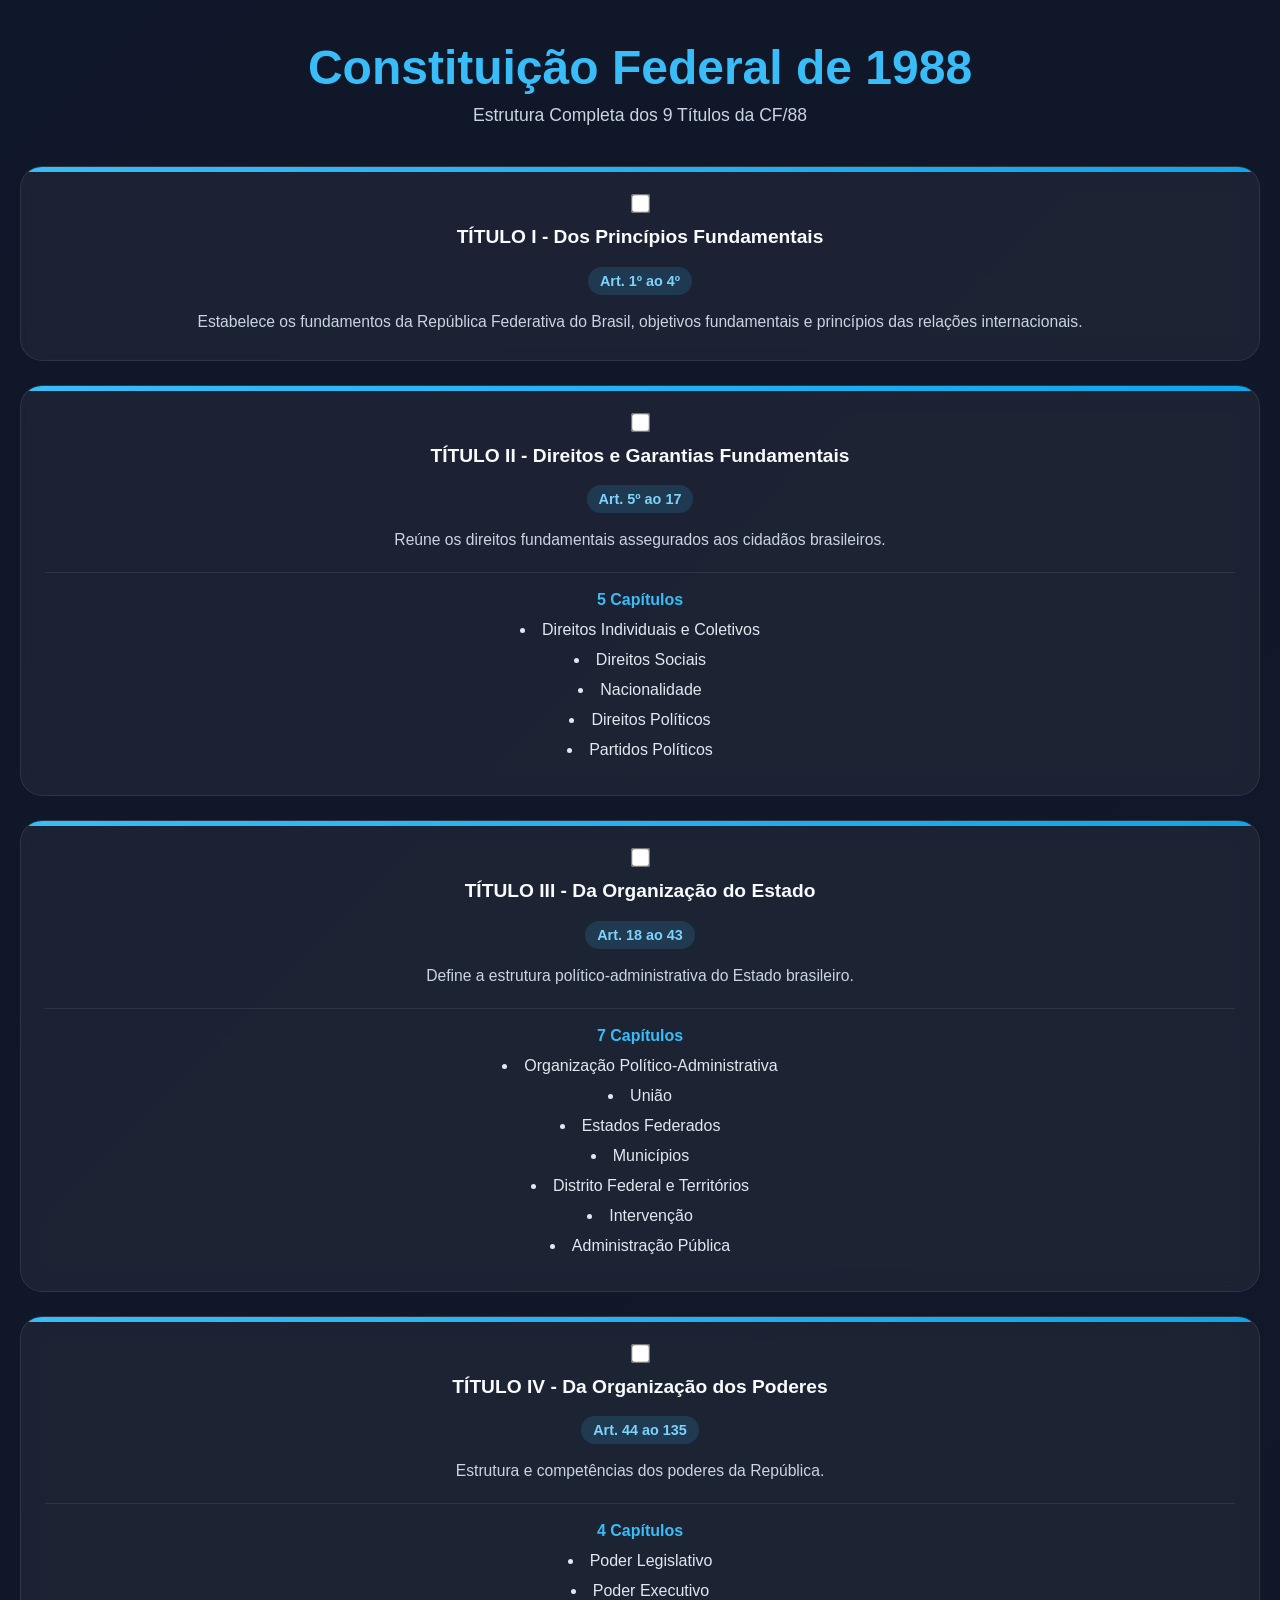
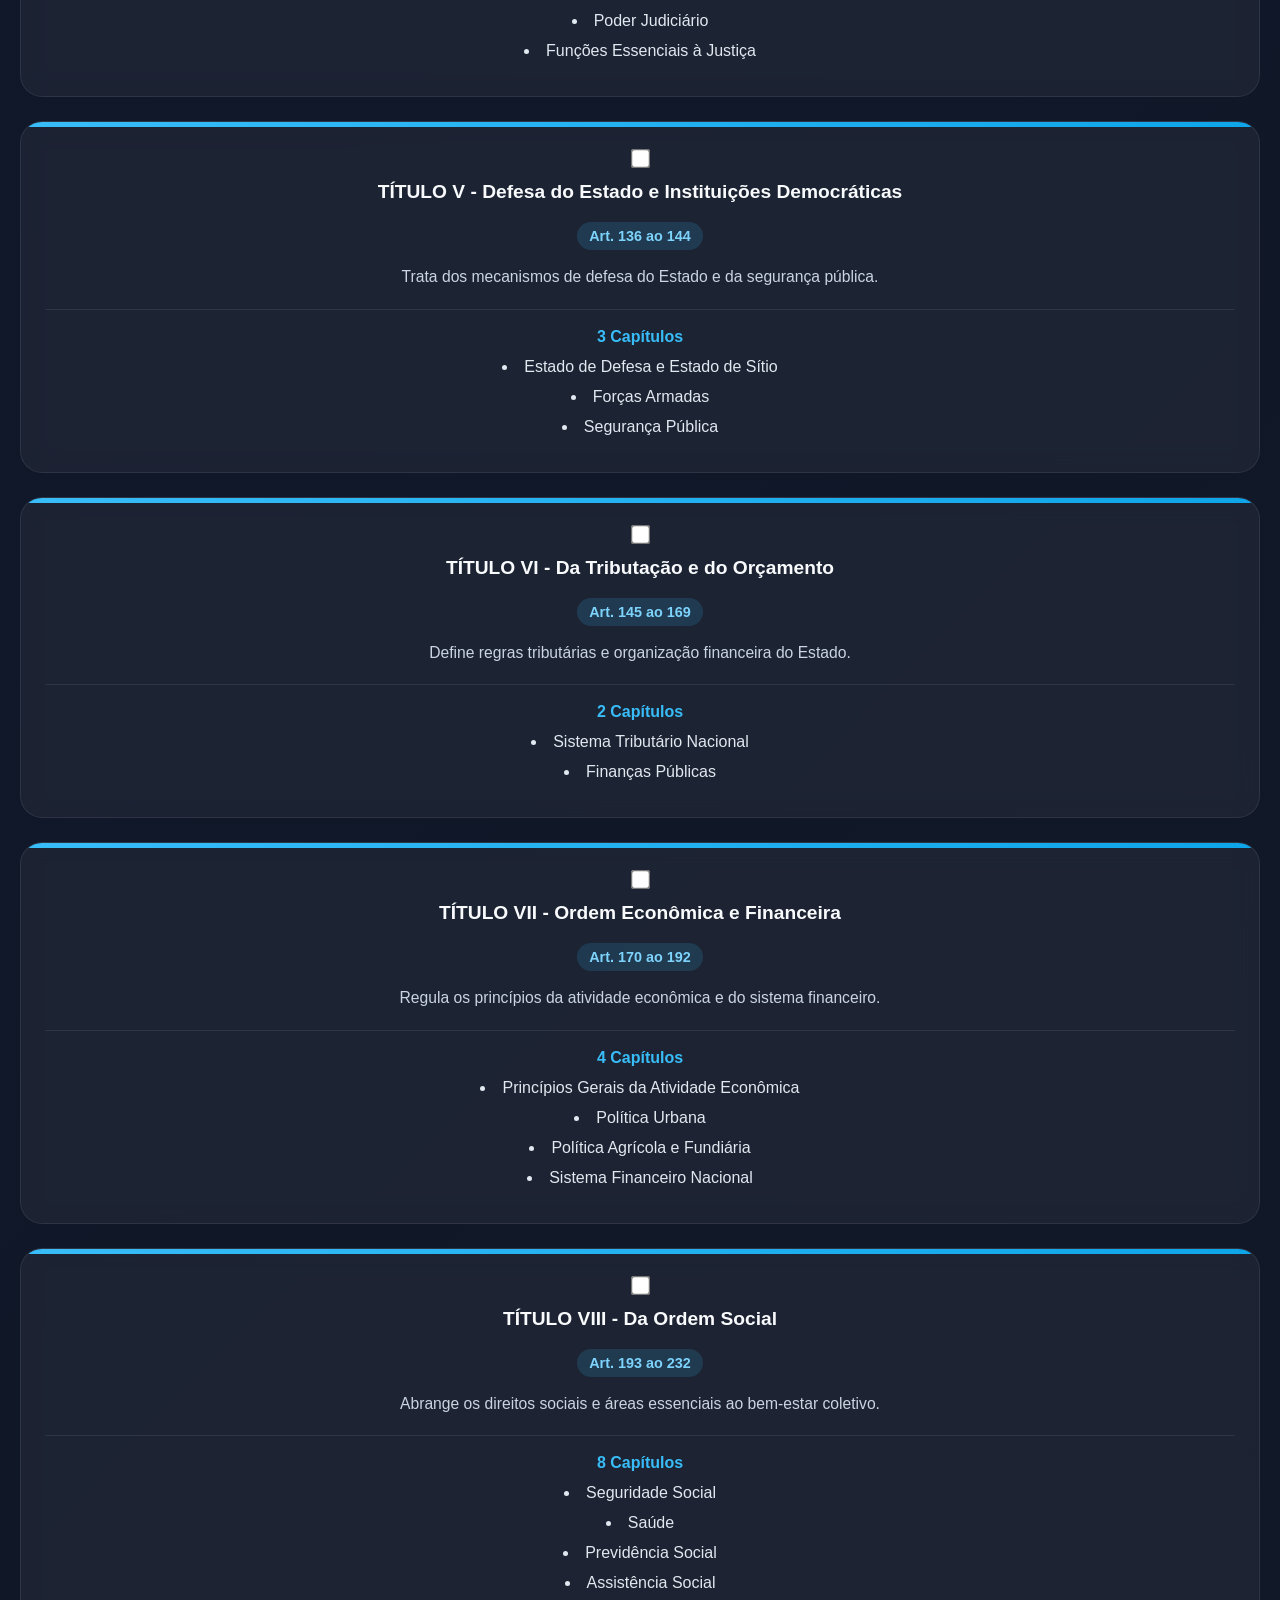
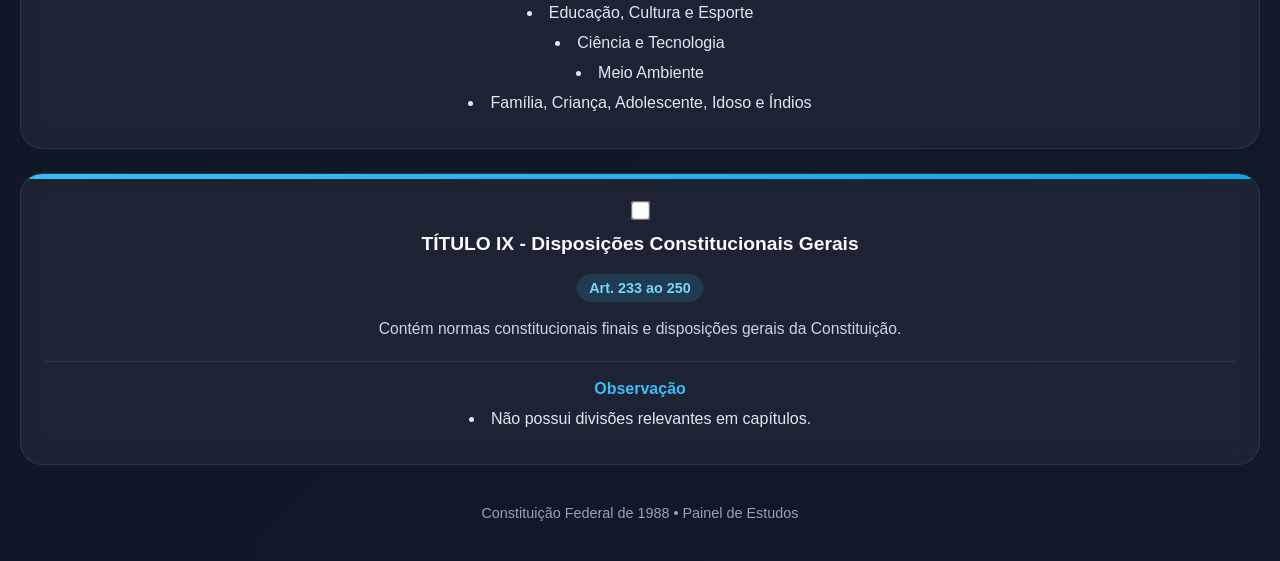
==== bizuradinha.html @ 0385b80a "Add files via upload" ====
<!DOCTYPE html>
<html lang="pt-BR">
<head>
  <meta charset="UTF-8" />
  <meta name="viewport" content="width=device-width, initial-scale=1.0"/>
  <title>CF/88 - Estrutura dos Títulos</title>

  <style>
    *{
      margin:0;
      padding:0;
      box-sizing:border-box;
      font-family: "Segoe UI", Tahoma, Geneva, Verdana, sans-serif;
    }

    body{
      background: linear-gradient(135deg, #0f172a, #111827);
      color: #f1f5f9;
      min-height: 100vh;
      padding: 40px 20px;
    }

    .container{
      max-width: 1400px;
      margin: auto;
    }

    .header{
      text-align: center;
      margin-bottom: 40px;
    }

    .header h1{
      font-size: 3rem;
      margin-bottom: 10px;
      color: #38bdf8;
    }

    .header p{
      color: #cbd5e1;
      font-size: 1.1rem;
    }

   .grid{
  display: flex;
  flex-direction: column;
  gap: 24px;
}

    .card{
      background: rgba(255,255,255,0.05);
      border: 1px solid rgba(255,255,255,0.08);
      border-radius: 22px;
      padding: 24px;
      backdrop-filter: blur(10px);
      transition: 0.3s ease;
      position: relative;
      overflow: hidden;
      text-align: center;
    }

    .card:hover{
      transform: translateY(-6px);
      border-color: #38bdf8;
      box-shadow: 0 10px 30px rgba(56,189,248,0.25);
    }

    .card::before{
      content: "";
      position: absolute;
      top: 0;
      left: 0;
      width: 100%;
      height: 5px;
      background: linear-gradient(90deg, #38bdf8, #0ea5e9);
    }

 .top{
  display: flex;
  flex-direction: column-reverse;
  align-items: center;
  gap: 14px;
  margin-bottom: 16px;
}
    .check{
      transform: scale(1.5);
      cursor: pointer;
      accent-color: #22c55e;
      margin-top: 6px;
    }

    h2{
      font-size: 1.2rem;
      line-height: 1.4;
      color: #f8fafc;
      flex: 1;
    }

    .articles{
      display: inline-block;
      margin-bottom: 14px;
      padding: 6px 12px;
      border-radius: 999px;
      background: rgba(56,189,248,0.15);
      color: #7dd3fc;
      font-size: 0.9rem;
      font-weight: 600;
    }

    .description{
      color: #cbd5e1;
      line-height: 1.7;
      font-size: 0.98rem;
    }

    .chapters{
      margin-top: 18px;
      padding-top: 18px;
      border-top: 1px solid rgba(255,255,255,0.08);
    }

    .chapters h3{
      margin-bottom: 12px;
      color: #38bdf8;
      font-size: 1rem;
    }

ul{
  list-style-position: inside;
  padding-left: 0;
  margin: 0;
}

  li{
  margin-bottom: 12px;
  color: #e2e8f0;
  text-align: center;
}

    .completed{
      opacity: 0.65;
      border-color: #22c55e !important;
    }

    .completed::before{
      background: linear-gradient(90deg, #22c55e, #16a34a);
    }

    .footer{
      margin-top: 40px;
      text-align: center;
      color: #94a3b8;
      font-size: 0.9rem;
    }

    @media(max-width: 768px){
      .header h1{
        font-size: 2.2rem;
      }
    }
  </style>
</head>

<body>

  <div class="container">

    <div class="header">
      <h1>Constituição Federal de 1988</h1>
      <p>Estrutura Completa dos 9 Títulos da CF/88</p>
    </div>

    <div class="grid">

      <!-- TITULO I -->
      <div class="card">
        <div class="top">
          <h2>TÍTULO I - Dos Princípios Fundamentais</h2>
          <input type="checkbox" class="check">
        </div>

        <span class="articles">Art. 1º ao 4º</span>

        <div class="description">
          Estabelece os fundamentos da República Federativa do Brasil, objetivos fundamentais e princípios das relações internacionais.
        </div>
      </div>

      <!-- TITULO II -->
      <div class="card">
        <div class="top">
          <h2>TÍTULO II - Direitos e Garantias Fundamentais</h2>
          <input type="checkbox" class="check">
        </div>

        <span class="articles">Art. 5º ao 17</span>

        <div class="description">
          Reúne os direitos fundamentais assegurados aos cidadãos brasileiros.
        </div>

        <div class="chapters">
          <h3>5 Capítulos</h3>
          <ul>
            <li>Direitos Individuais e Coletivos</li>
            <li>Direitos Sociais</li>
            <li>Nacionalidade</li>
            <li>Direitos Políticos</li>
            <li>Partidos Políticos</li>
          </ul>
        </div>
      </div>

      <!-- TITULO III -->
      <div class="card">
        <div class="top">
          <h2>TÍTULO III - Da Organização do Estado</h2>
          <input type="checkbox" class="check">
        </div>

        <span class="articles">Art. 18 ao 43</span>

        <div class="description">
          Define a estrutura político-administrativa do Estado brasileiro.
        </div>

        <div class="chapters">
          <h3>7 Capítulos</h3>
          <ul>
            <li>Organização Político-Administrativa</li>
            <li>União</li>
            <li>Estados Federados</li>
            <li>Municípios</li>
            <li>Distrito Federal e Territórios</li>
            <li>Intervenção</li>
            <li>Administração Pública</li>
          </ul>
        </div>
      </div>

      <!-- TITULO IV -->
      <div class="card">
        <div class="top">
          <h2>TÍTULO IV - Da Organização dos Poderes</h2>
          <input type="checkbox" class="check">
        </div>

        <span class="articles">Art. 44 ao 135</span>

        <div class="description">
          Estrutura e competências dos poderes da República.
        </div>

        <div class="chapters">
          <h3>4 Capítulos</h3>
          <ul>
            <li>Poder Legislativo</li>
            <li>Poder Executivo</li>
            <li>Poder Judiciário</li>
            <li>Funções Essenciais à Justiça</li>
          </ul>
        </div>
      </div>

      <!-- TITULO V -->
      <div class="card">
        <div class="top">
          <h2>TÍTULO V - Defesa do Estado e Instituições Democráticas</h2>
          <input type="checkbox" class="check">
        </div>

        <span class="articles">Art. 136 ao 144</span>

        <div class="description">
          Trata dos mecanismos de defesa do Estado e da segurança pública.
        </div>

        <div class="chapters">
          <h3>3 Capítulos</h3>
          <ul>
            <li>Estado de Defesa e Estado de Sítio</li>
            <li>Forças Armadas</li>
            <li>Segurança Pública</li>
          </ul>
        </div>
      </div>

      <!-- TITULO VI -->
      <div class="card">
        <div class="top">
          <h2>TÍTULO VI - Da Tributação e do Orçamento</h2>
          <input type="checkbox" class="check">
        </div>

        <span class="articles">Art. 145 ao 169</span>

        <div class="description">
          Define regras tributárias e organização financeira do Estado.
        </div>

        <div class="chapters">
          <h3>2 Capítulos</h3>
          <ul>
            <li>Sistema Tributário Nacional</li>
            <li>Finanças Públicas</li>
          </ul>
        </div>
      </div>

      <!-- TITULO VII -->
      <div class="card">
        <div class="top">
          <h2>TÍTULO VII - Ordem Econômica e Financeira</h2>
          <input type="checkbox" class="check">
        </div>

        <span class="articles">Art. 170 ao 192</span>

        <div class="description">
          Regula os princípios da atividade econômica e do sistema financeiro.
        </div>

        <div class="chapters">
          <h3>4 Capítulos</h3>
          <ul>
            <li>Princípios Gerais da Atividade Econômica</li>
            <li>Política Urbana</li>
            <li>Política Agrícola e Fundiária</li>
            <li>Sistema Financeiro Nacional</li>
          </ul>
        </div>
      </div>

      <!-- TITULO VIII -->
      <div class="card">
        <div class="top">
          <h2>TÍTULO VIII - Da Ordem Social</h2>
          <input type="checkbox" class="check">
        </div>

        <span class="articles">Art. 193 ao 232</span>

        <div class="description">
          Abrange os direitos sociais e áreas essenciais ao bem-estar coletivo.
        </div>

        <div class="chapters">
          <h3>8 Capítulos</h3>
          <ul>
            <li>Seguridade Social</li>
            <li>Saúde</li>
            <li>Previdência Social</li>
            <li>Assistência Social</li>
            <li>Educação, Cultura e Esporte</li>
            <li>Ciência e Tecnologia</li>
            <li>Meio Ambiente</li>
            <li>Família, Criança, Adolescente, Idoso e Índios</li>
          </ul>
        </div>
      </div>

      <!-- TITULO IX -->
      <div class="card">
        <div class="top">
          <h2>TÍTULO IX - Disposições Constitucionais Gerais</h2>
          <input type="checkbox" class="check">
        </div>

        <span class="articles">Art. 233 ao 250</span>

        <div class="description">
          Contém normas constitucionais finais e disposições gerais da Constituição.
        </div>

        <div class="chapters">
          <h3>Observação</h3>
          <ul>
            <li>Não possui divisões relevantes em capítulos.</li>
          </ul>
        </div>
      </div>

    </div>

    <div class="footer">
      Constituição Federal de 1988 • Painel de Estudos
    </div>

  </div>

  <script>
    const checks = document.querySelectorAll('.check');

    checks.forEach(check => {
      check.addEventListener('change', function(){
        const card = this.closest('.card');

        if(this.checked){
          card.classList.add('completed');
        } else {
          card.classList.remove('completed');
        }
      });
    });
  </script>

</body>
</html>
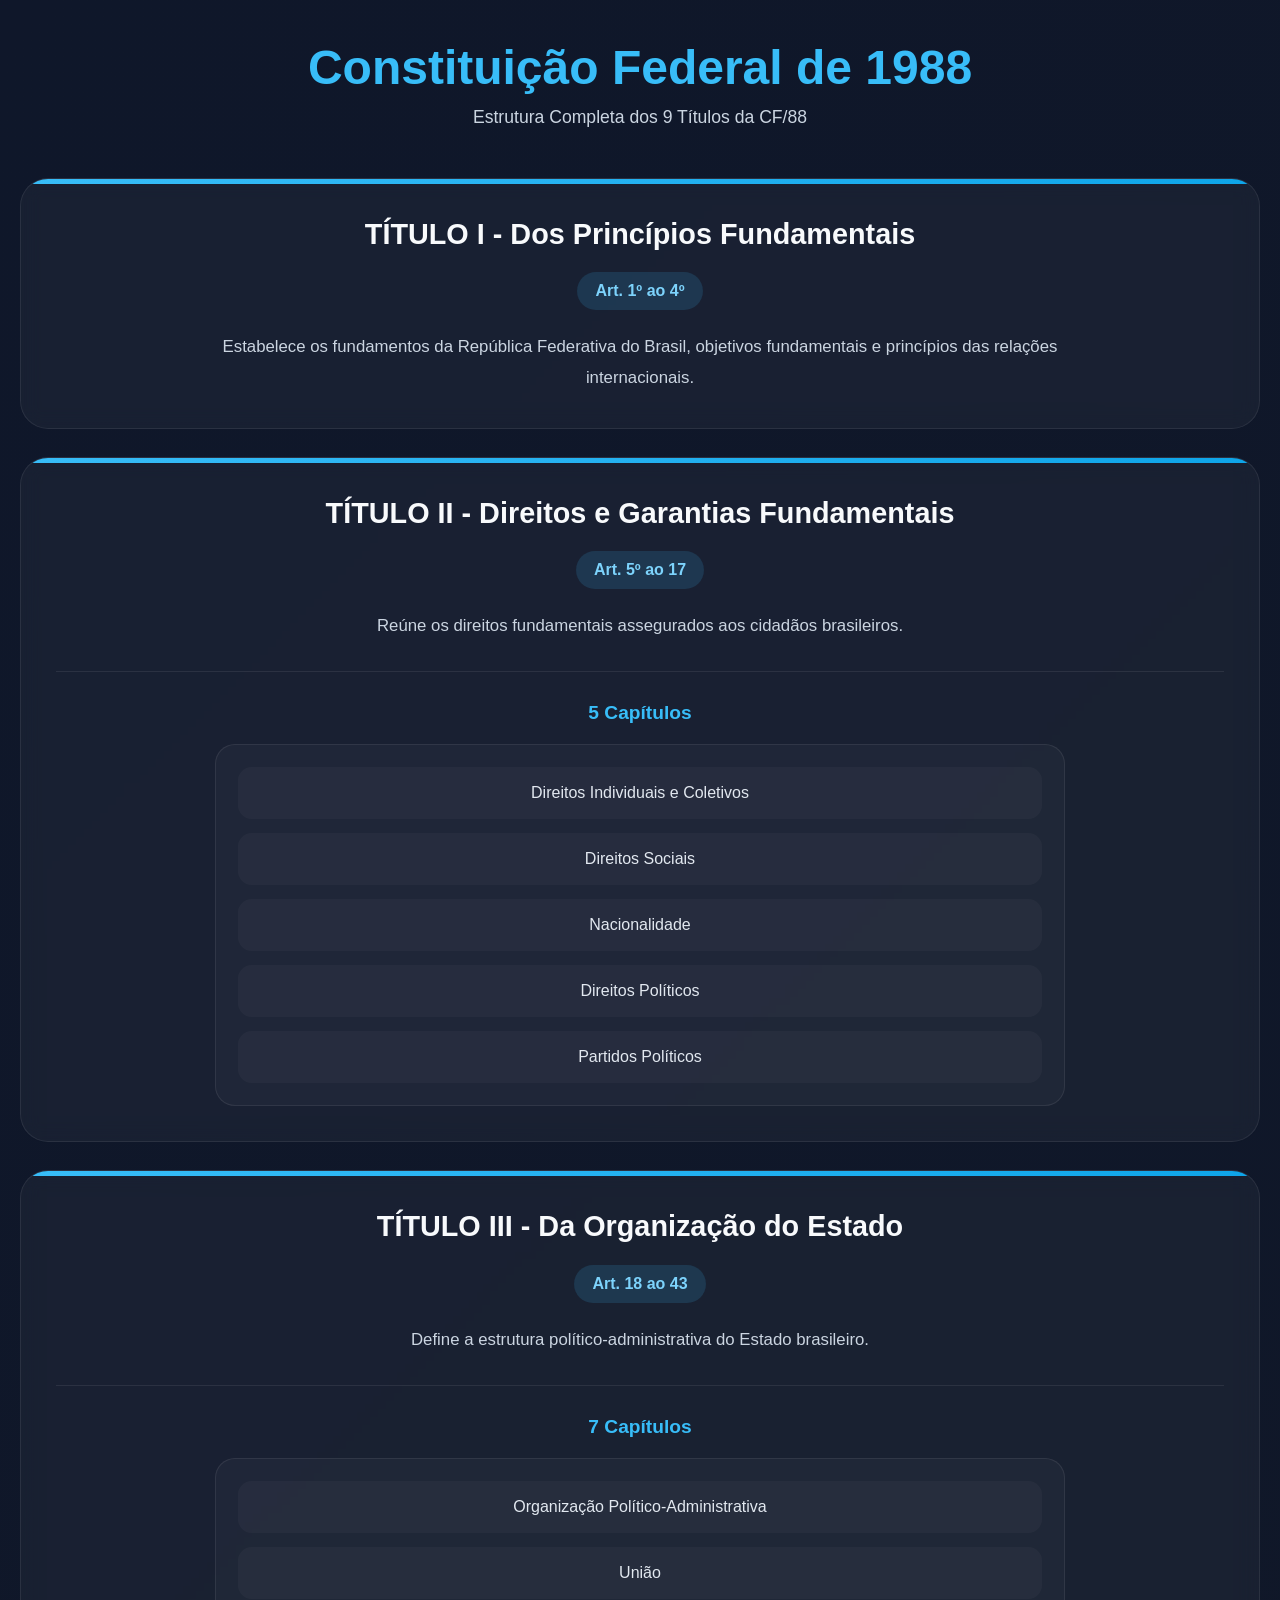
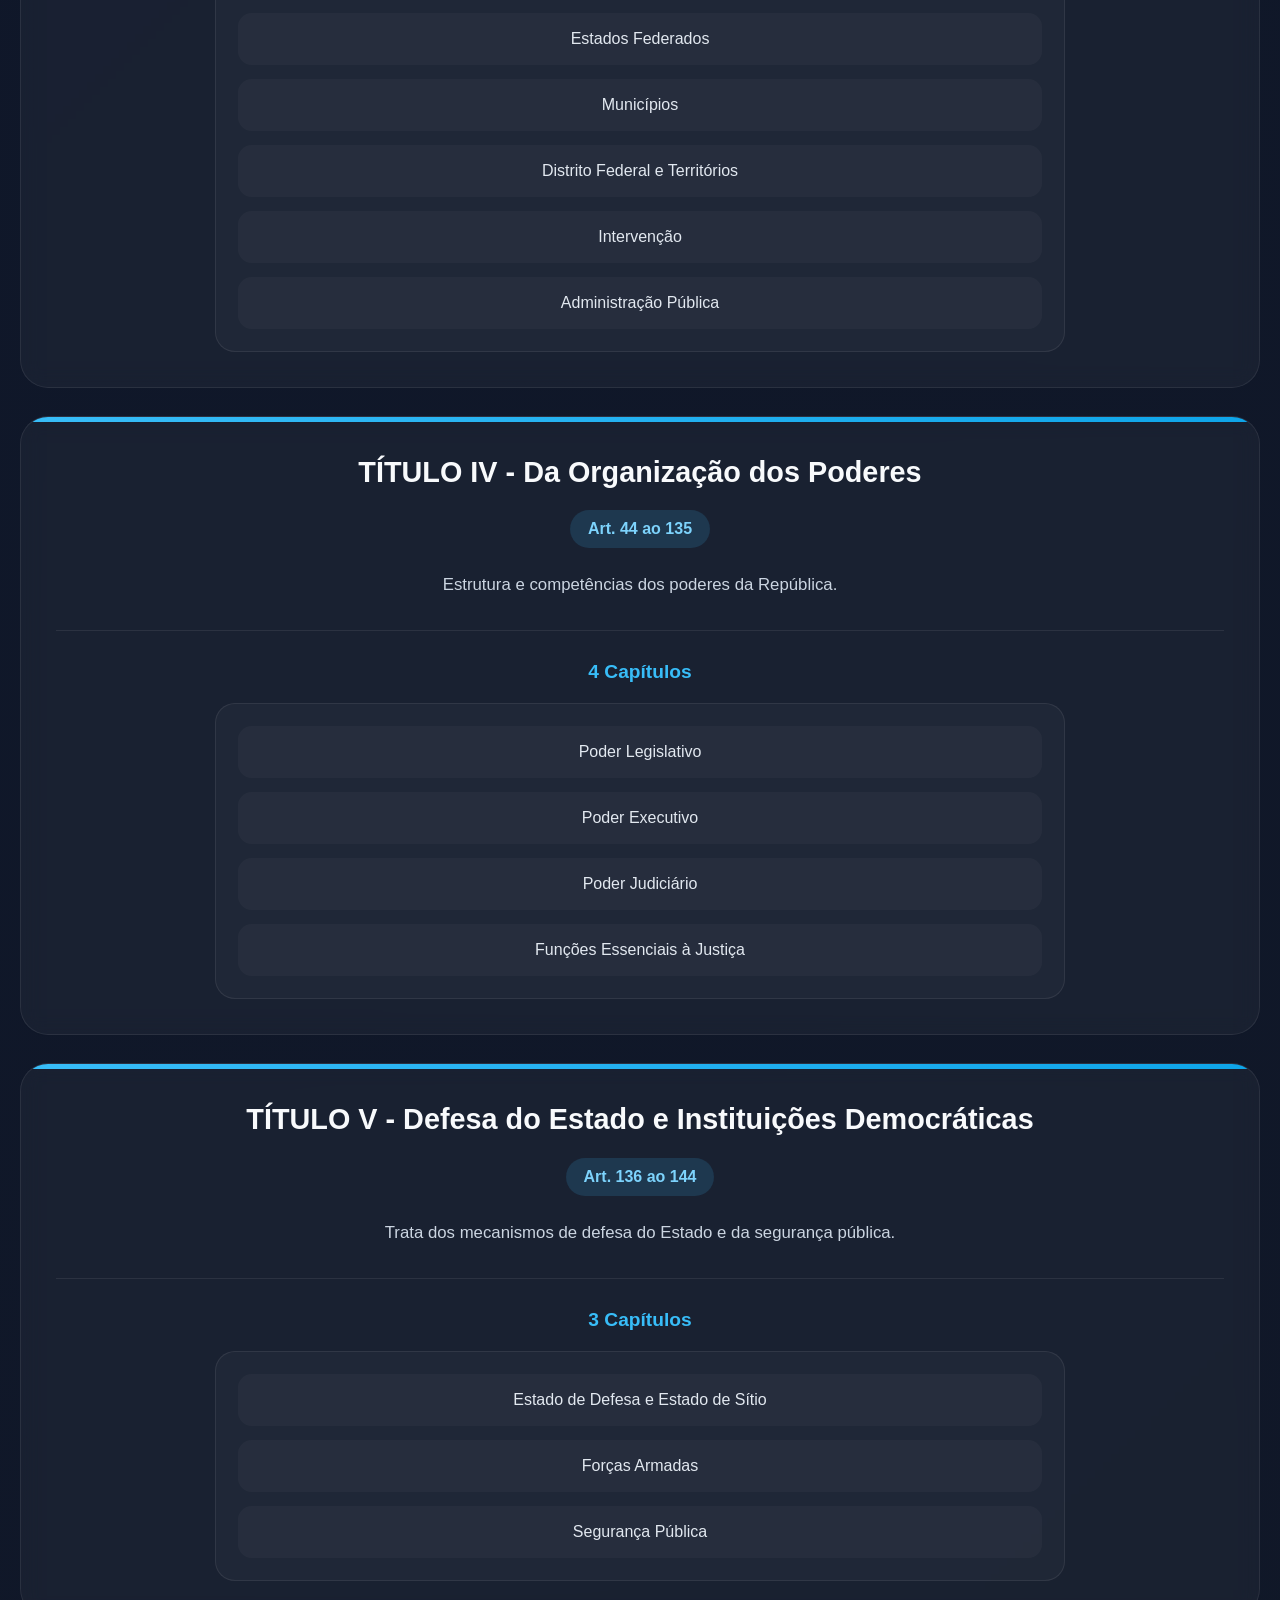
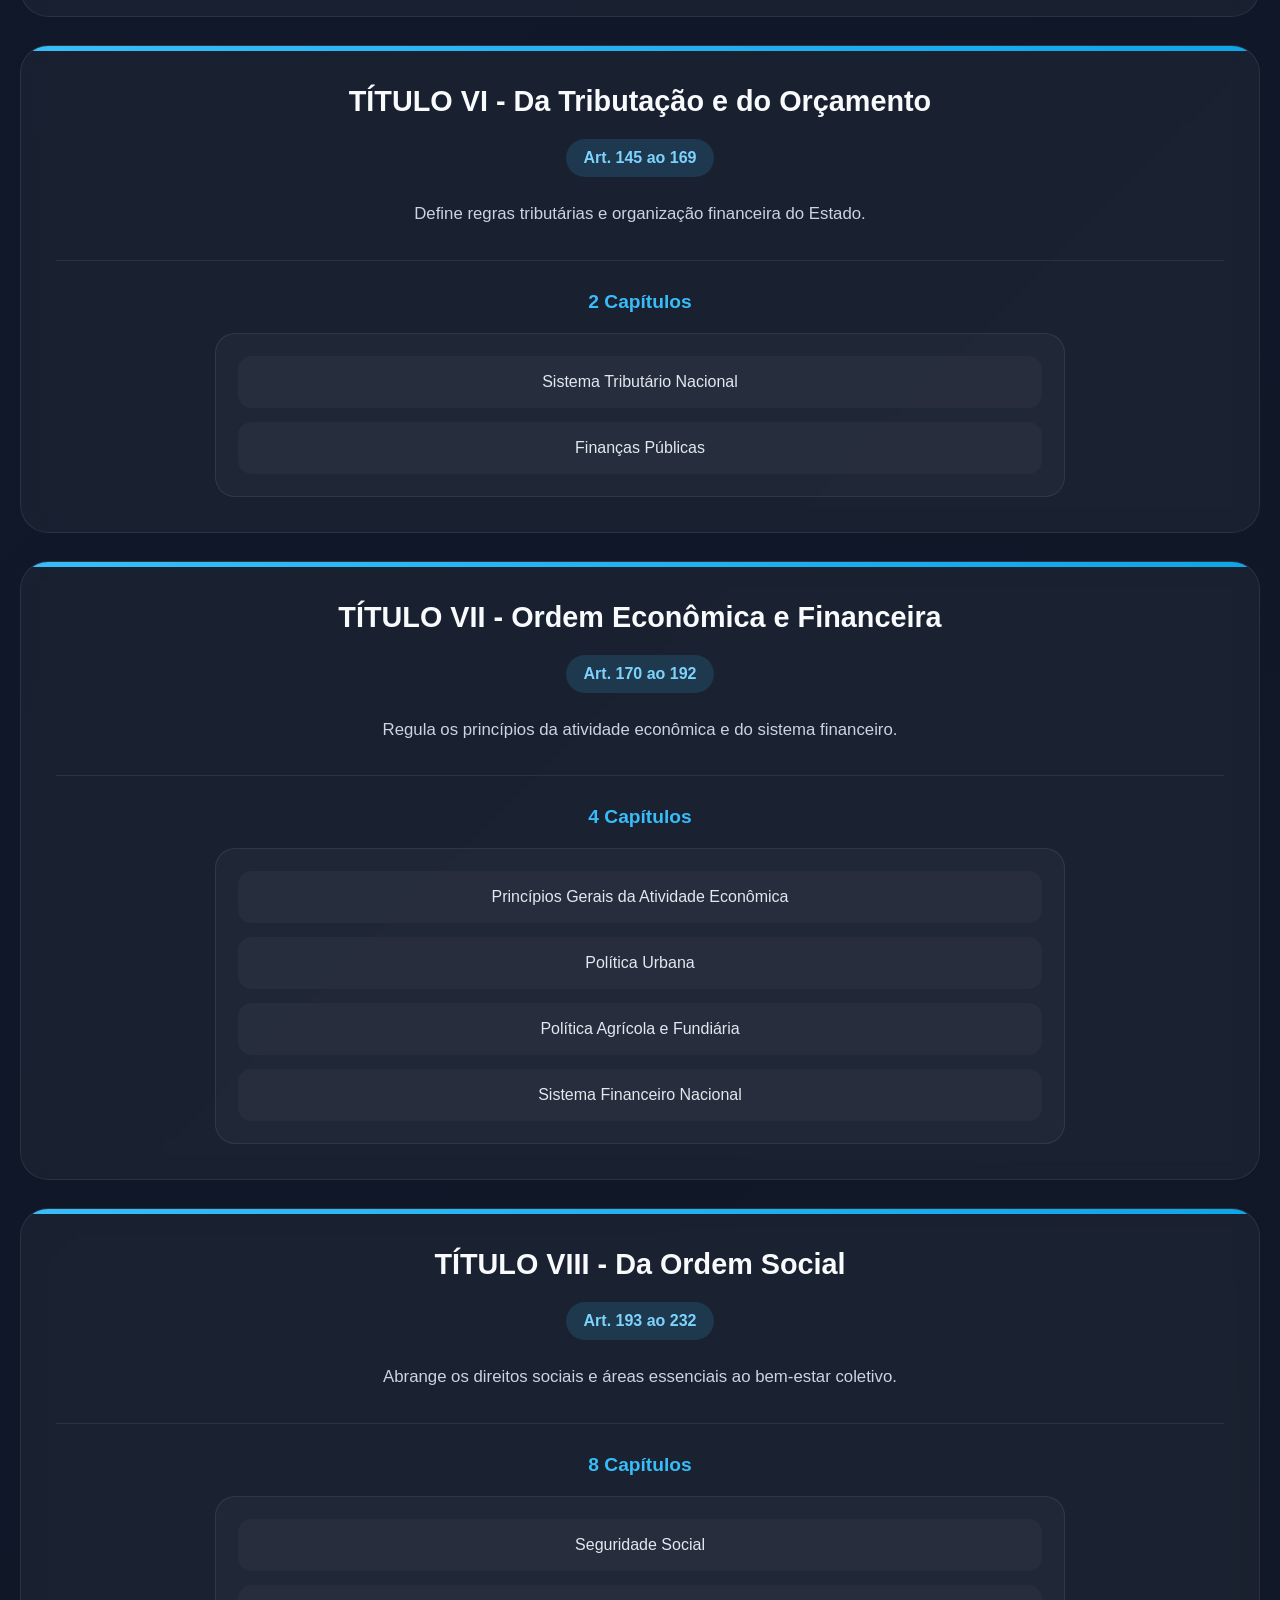
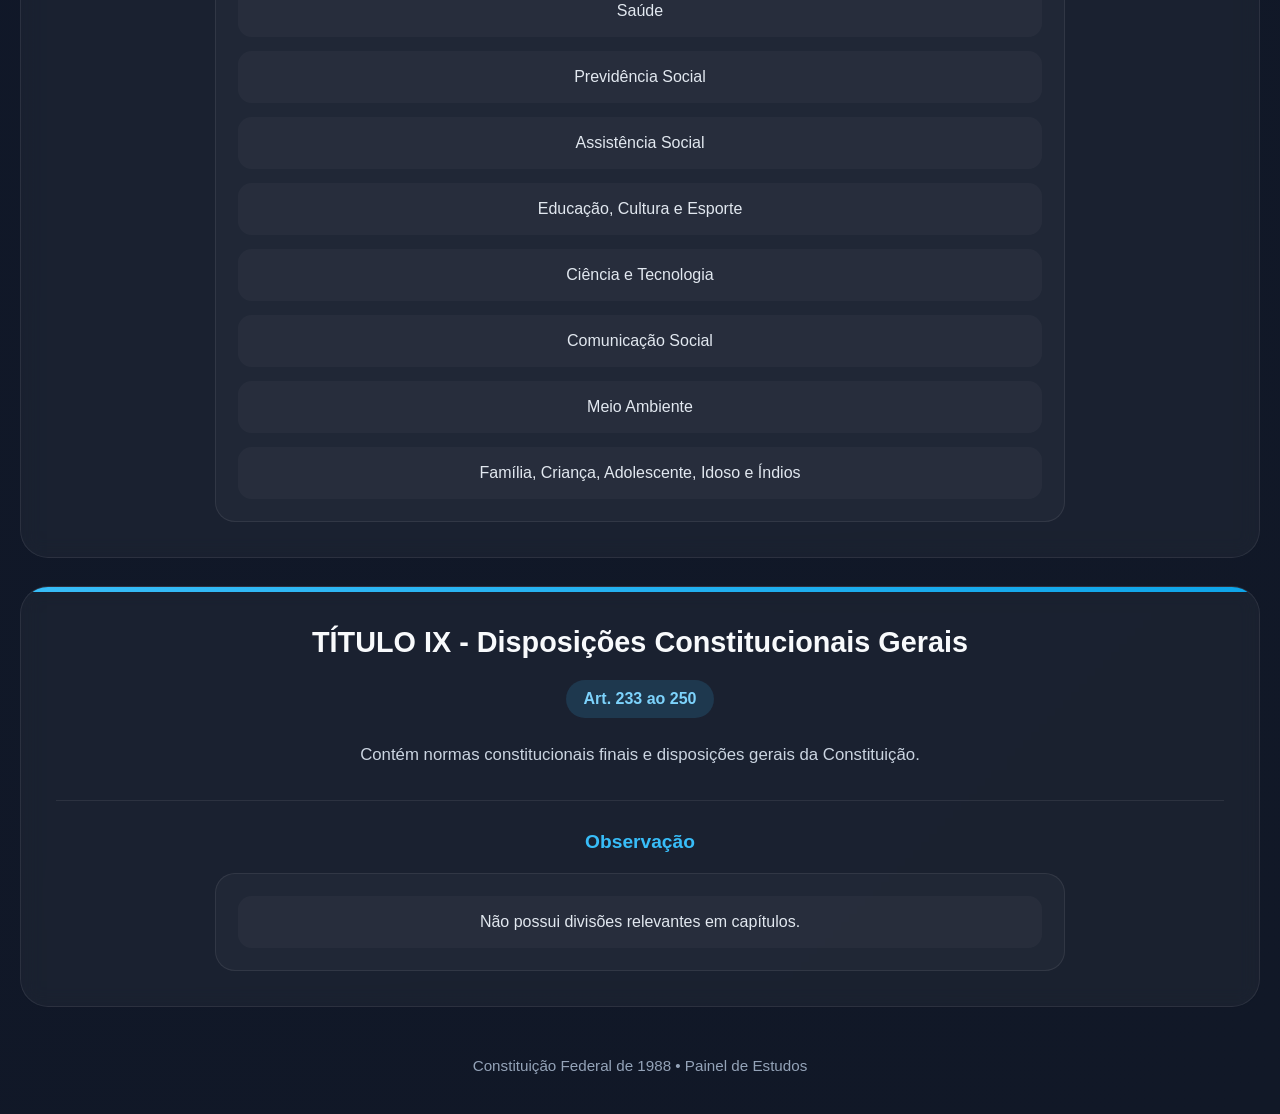
==== commit fc2cf14f: "Update bizuradinha.html" ====
--- a/bizuradinha.html
+++ b/bizuradinha.html
@@ -6,6 +6,7 @@
   <title>CF/88 - Estrutura dos Títulos</title>
 
   <style>
+
     *{
       margin:0;
       padding:0;
@@ -27,13 +28,14 @@
 
     .header{
       text-align: center;
-      margin-bottom: 40px;
+      margin-bottom: 50px;
     }
 
     .header h1{
       font-size: 3rem;
-      margin-bottom: 10px;
+      margin-bottom: 12px;
       color: #38bdf8;
+      font-weight: 700;
     }
 
     .header p{
@@ -41,28 +43,23 @@
       font-size: 1.1rem;
     }
 
-   .grid{
-  display: flex;
-  flex-direction: column;
-  gap: 24px;
-}
+    .grid{
+      display: flex;
+      flex-direction: column;
+      gap: 28px;
+    }
 
     .card{
-      background: rgba(255,255,255,0.05);
+      background: rgba(255,255,255,0.04);
       border: 1px solid rgba(255,255,255,0.08);
-      border-radius: 22px;
-      padding: 24px;
+      border-radius: 28px;
+      padding: 35px;
       backdrop-filter: blur(10px);
-      transition: 0.3s ease;
+      transition: 0.35s ease;
       position: relative;
       overflow: hidden;
       text-align: center;
-    }
-
-    .card:hover{
-      transform: translateY(-6px);
-      border-color: #38bdf8;
-      box-shadow: 0 10px 30px rgba(56,189,248,0.25);
+      cursor: pointer;
     }
 
     .card::before{
@@ -73,91 +70,135 @@
       width: 100%;
       height: 5px;
       background: linear-gradient(90deg, #38bdf8, #0ea5e9);
-    }
-
- .top{
-  display: flex;
-  flex-direction: column-reverse;
-  align-items: center;
-  gap: 14px;
-  margin-bottom: 16px;
-}
-    .check{
-      transform: scale(1.5);
-      cursor: pointer;
-      accent-color: #22c55e;
-      margin-top: 6px;
+      transition: 0.3s ease;
+    }
+
+    .card:hover{
+      transform: translateY(-5px);
+      border-color: #38bdf8;
+      box-shadow: 0 10px 35px rgba(56,189,248,0.15);
+    }
+
+    .card.active{
+      border-color: #22c55e;
+      background: rgba(34,197,94,0.10);
+      box-shadow: 0 0 30px rgba(34,197,94,0.18);
+    }
+
+    .card.active::before{
+      background: linear-gradient(90deg, #22c55e, #16a34a);
+    }
+
+    .card.active h2{
+      color: #86efac;
+    }
+
+    .top{
+      margin-bottom: 18px;
     }
 
     h2{
-      font-size: 1.2rem;
+      font-size: 1.8rem;
       line-height: 1.4;
       color: #f8fafc;
-      flex: 1;
+      transition: 0.3s ease;
     }
 
     .articles{
       display: inline-block;
-      margin-bottom: 14px;
-      padding: 6px 12px;
+      margin-bottom: 22px;
+      padding: 10px 18px;
       border-radius: 999px;
       background: rgba(56,189,248,0.15);
       color: #7dd3fc;
-      font-size: 0.9rem;
+      font-size: 1rem;
       font-weight: 600;
     }
 
     .description{
       color: #cbd5e1;
-      line-height: 1.7;
-      font-size: 0.98rem;
+      line-height: 1.8;
+      font-size: 1.05rem;
+      max-width: 900px;
+      margin: auto;
     }
 
     .chapters{
-      margin-top: 18px;
-      padding-top: 18px;
+      margin-top: 30px;
+      padding-top: 30px;
       border-top: 1px solid rgba(255,255,255,0.08);
     }
 
     .chapters h3{
-      margin-bottom: 12px;
+      margin-bottom: 20px;
       color: #38bdf8;
+      font-size: 1.2rem;
+    }
+
+    .chapter-box{
+      margin-top: 10px;
+      background: rgba(255,255,255,0.03);
+      border: 1px solid rgba(255,255,255,0.08);
+      border-radius: 20px;
+      padding: 22px;
+
+      display: flex;
+      flex-direction: column;
+      gap: 14px;
+
+      max-width: 850px;
+      margin-left: auto;
+      margin-right: auto;
+    }
+
+    .chapter-box p{
+      padding: 16px;
+      border-radius: 14px;
+      background: rgba(255,255,255,0.03);
+      color: #e2e8f0;
       font-size: 1rem;
-    }
-
-ul{
-  list-style-position: inside;
-  padding-left: 0;
-  margin: 0;
-}
-
-  li{
-  margin-bottom: 12px;
-  color: #e2e8f0;
-  text-align: center;
-}
-
-    .completed{
-      opacity: 0.65;
-      border-color: #22c55e !important;
-    }
-
-    .completed::before{
-      background: linear-gradient(90deg, #22c55e, #16a34a);
+      transition: 0.25s ease;
+      border: 1px solid transparent;
+    }
+
+    .chapter-box p:hover{
+      background: rgba(56,189,248,0.10);
+      border-color: rgba(56,189,248,0.25);
+      color: #7dd3fc;
+      transform: translateY(-2px);
     }
 
     .footer{
-      margin-top: 40px;
+      margin-top: 50px;
       text-align: center;
       color: #94a3b8;
-      font-size: 0.9rem;
+      font-size: 0.95rem;
     }
 
     @media(max-width: 768px){
+
+      body{
+        padding: 20px 14px;
+      }
+
       .header h1{
         font-size: 2.2rem;
       }
-    }
+
+      h2{
+        font-size: 1.35rem;
+      }
+
+      .card{
+        padding: 24px;
+      }
+
+      .chapter-box{
+        padding: 16px;
+      }
+
+    }
+
   </style>
 </head>
 
@@ -176,7 +217,6 @@
       <div class="card">
         <div class="top">
           <h2>TÍTULO I - Dos Princípios Fundamentais</h2>
-          <input type="checkbox" class="check">
         </div>
 
         <span class="articles">Art. 1º ao 4º</span>
@@ -188,9 +228,9 @@
 
       <!-- TITULO II -->
       <div class="card">
+
         <div class="top">
           <h2>TÍTULO II - Direitos e Garantias Fundamentais</h2>
-          <input type="checkbox" class="check">
         </div>
 
         <span class="articles">Art. 5º ao 17</span>
@@ -200,22 +240,26 @@
         </div>
 
         <div class="chapters">
+
           <h3>5 Capítulos</h3>
-          <ul>
-            <li>Direitos Individuais e Coletivos</li>
-            <li>Direitos Sociais</li>
-            <li>Nacionalidade</li>
-            <li>Direitos Políticos</li>
-            <li>Partidos Políticos</li>
-          </ul>
-        </div>
+
+          <div class="chapter-box">
+            <p>Direitos Individuais e Coletivos</p>
+            <p>Direitos Sociais</p>
+            <p>Nacionalidade</p>
+            <p>Direitos Políticos</p>
+            <p>Partidos Políticos</p>
+          </div>
+
+        </div>
+
       </div>
 
       <!-- TITULO III -->
       <div class="card">
+
         <div class="top">
           <h2>TÍTULO III - Da Organização do Estado</h2>
-          <input type="checkbox" class="check">
         </div>
 
         <span class="articles">Art. 18 ao 43</span>
@@ -225,24 +269,28 @@
         </div>
 
         <div class="chapters">
+
           <h3>7 Capítulos</h3>
-          <ul>
-            <li>Organização Político-Administrativa</li>
-            <li>União</li>
-            <li>Estados Federados</li>
-            <li>Municípios</li>
-            <li>Distrito Federal e Territórios</li>
-            <li>Intervenção</li>
-            <li>Administração Pública</li>
-          </ul>
-        </div>
+
+          <div class="chapter-box">
+            <p>Organização Político-Administrativa</p>
+            <p>União</p>
+            <p>Estados Federados</p>
+            <p>Municípios</p>
+            <p>Distrito Federal e Territórios</p>
+            <p>Intervenção</p>
+            <p>Administração Pública</p>
+          </div>
+
+        </div>
+
       </div>
 
       <!-- TITULO IV -->
       <div class="card">
+
         <div class="top">
           <h2>TÍTULO IV - Da Organização dos Poderes</h2>
-          <input type="checkbox" class="check">
         </div>
 
         <span class="articles">Art. 44 ao 135</span>
@@ -252,21 +300,25 @@
         </div>
 
         <div class="chapters">
+
           <h3>4 Capítulos</h3>
-          <ul>
-            <li>Poder Legislativo</li>
-            <li>Poder Executivo</li>
-            <li>Poder Judiciário</li>
-            <li>Funções Essenciais à Justiça</li>
-          </ul>
-        </div>
+
+          <div class="chapter-box">
+            <p>Poder Legislativo</p>
+            <p>Poder Executivo</p>
+            <p>Poder Judiciário</p>
+            <p>Funções Essenciais à Justiça</p>
+          </div>
+
+        </div>
+
       </div>
 
       <!-- TITULO V -->
       <div class="card">
+
         <div class="top">
           <h2>TÍTULO V - Defesa do Estado e Instituições Democráticas</h2>
-          <input type="checkbox" class="check">
         </div>
 
         <span class="articles">Art. 136 ao 144</span>
@@ -276,20 +328,24 @@
         </div>
 
         <div class="chapters">
+
           <h3>3 Capítulos</h3>
-          <ul>
-            <li>Estado de Defesa e Estado de Sítio</li>
-            <li>Forças Armadas</li>
-            <li>Segurança Pública</li>
-          </ul>
-        </div>
+
+          <div class="chapter-box">
+            <p>Estado de Defesa e Estado de Sítio</p>
+            <p>Forças Armadas</p>
+            <p>Segurança Pública</p>
+          </div>
+
+        </div>
+
       </div>
 
       <!-- TITULO VI -->
       <div class="card">
+
         <div class="top">
           <h2>TÍTULO VI - Da Tributação e do Orçamento</h2>
-          <input type="checkbox" class="check">
         </div>
 
         <span class="articles">Art. 145 ao 169</span>
@@ -299,19 +355,23 @@
         </div>
 
         <div class="chapters">
+
           <h3>2 Capítulos</h3>
-          <ul>
-            <li>Sistema Tributário Nacional</li>
-            <li>Finanças Públicas</li>
-          </ul>
-        </div>
+
+          <div class="chapter-box">
+            <p>Sistema Tributário Nacional</p>
+            <p>Finanças Públicas</p>
+          </div>
+
+        </div>
+
       </div>
 
       <!-- TITULO VII -->
       <div class="card">
+
         <div class="top">
           <h2>TÍTULO VII - Ordem Econômica e Financeira</h2>
-          <input type="checkbox" class="check">
         </div>
 
         <span class="articles">Art. 170 ao 192</span>
@@ -321,21 +381,25 @@
         </div>
 
         <div class="chapters">
+
           <h3>4 Capítulos</h3>
-          <ul>
-            <li>Princípios Gerais da Atividade Econômica</li>
-            <li>Política Urbana</li>
-            <li>Política Agrícola e Fundiária</li>
-            <li>Sistema Financeiro Nacional</li>
-          </ul>
-        </div>
+
+          <div class="chapter-box">
+            <p>Princípios Gerais da Atividade Econômica</p>
+            <p>Política Urbana</p>
+            <p>Política Agrícola e Fundiária</p>
+            <p>Sistema Financeiro Nacional</p>
+          </div>
+
+        </div>
+
       </div>
 
       <!-- TITULO VIII -->
       <div class="card">
+
         <div class="top">
           <h2>TÍTULO VIII - Da Ordem Social</h2>
-          <input type="checkbox" class="check">
         </div>
 
         <span class="articles">Art. 193 ao 232</span>
@@ -345,25 +409,30 @@
         </div>
 
         <div class="chapters">
+
           <h3>8 Capítulos</h3>
-          <ul>
-            <li>Seguridade Social</li>
-            <li>Saúde</li>
-            <li>Previdência Social</li>
-            <li>Assistência Social</li>
-            <li>Educação, Cultura e Esporte</li>
-            <li>Ciência e Tecnologia</li>
-            <li>Meio Ambiente</li>
-            <li>Família, Criança, Adolescente, Idoso e Índios</li>
-          </ul>
-        </div>
+
+          <div class="chapter-box">
+            <p>Seguridade Social</p>
+            <p>Saúde</p>
+            <p>Previdência Social</p>
+            <p>Assistência Social</p>
+            <p>Educação, Cultura e Esporte</p>
+            <p>Ciência e Tecnologia</p>
+            <p>Comunicação Social</p>
+            <p>Meio Ambiente</p>
+            <p>Família, Criança, Adolescente, Idoso e Índios</p>
+          </div>
+
+        </div>
+
       </div>
 
       <!-- TITULO IX -->
       <div class="card">
+
         <div class="top">
           <h2>TÍTULO IX - Disposições Constitucionais Gerais</h2>
-          <input type="checkbox" class="check">
         </div>
 
         <span class="articles">Art. 233 ao 250</span>
@@ -373,11 +442,15 @@
         </div>
 
         <div class="chapters">
+
           <h3>Observação</h3>
-          <ul>
-            <li>Não possui divisões relevantes em capítulos.</li>
-          </ul>
-        </div>
+
+          <div class="chapter-box">
+            <p>Não possui divisões relevantes em capítulos.</p>
+          </div>
+
+        </div>
+
       </div>
 
     </div>
@@ -389,20 +462,18 @@
   </div>
 
   <script>
-    const checks = document.querySelectorAll('.check');
-
-    checks.forEach(check => {
-      check.addEventListener('change', function(){
-        const card = this.closest('.card');
-
-        if(this.checked){
-          card.classList.add('completed');
-        } else {
-          card.classList.remove('completed');
-        }
+
+    const cards = document.querySelectorAll('.card');
+
+    cards.forEach(card => {
+
+      card.addEventListener('click', () => {
+        card.classList.toggle('active');
       });
+
     });
+
   </script>
 
 </body>
-</html>+</html>
